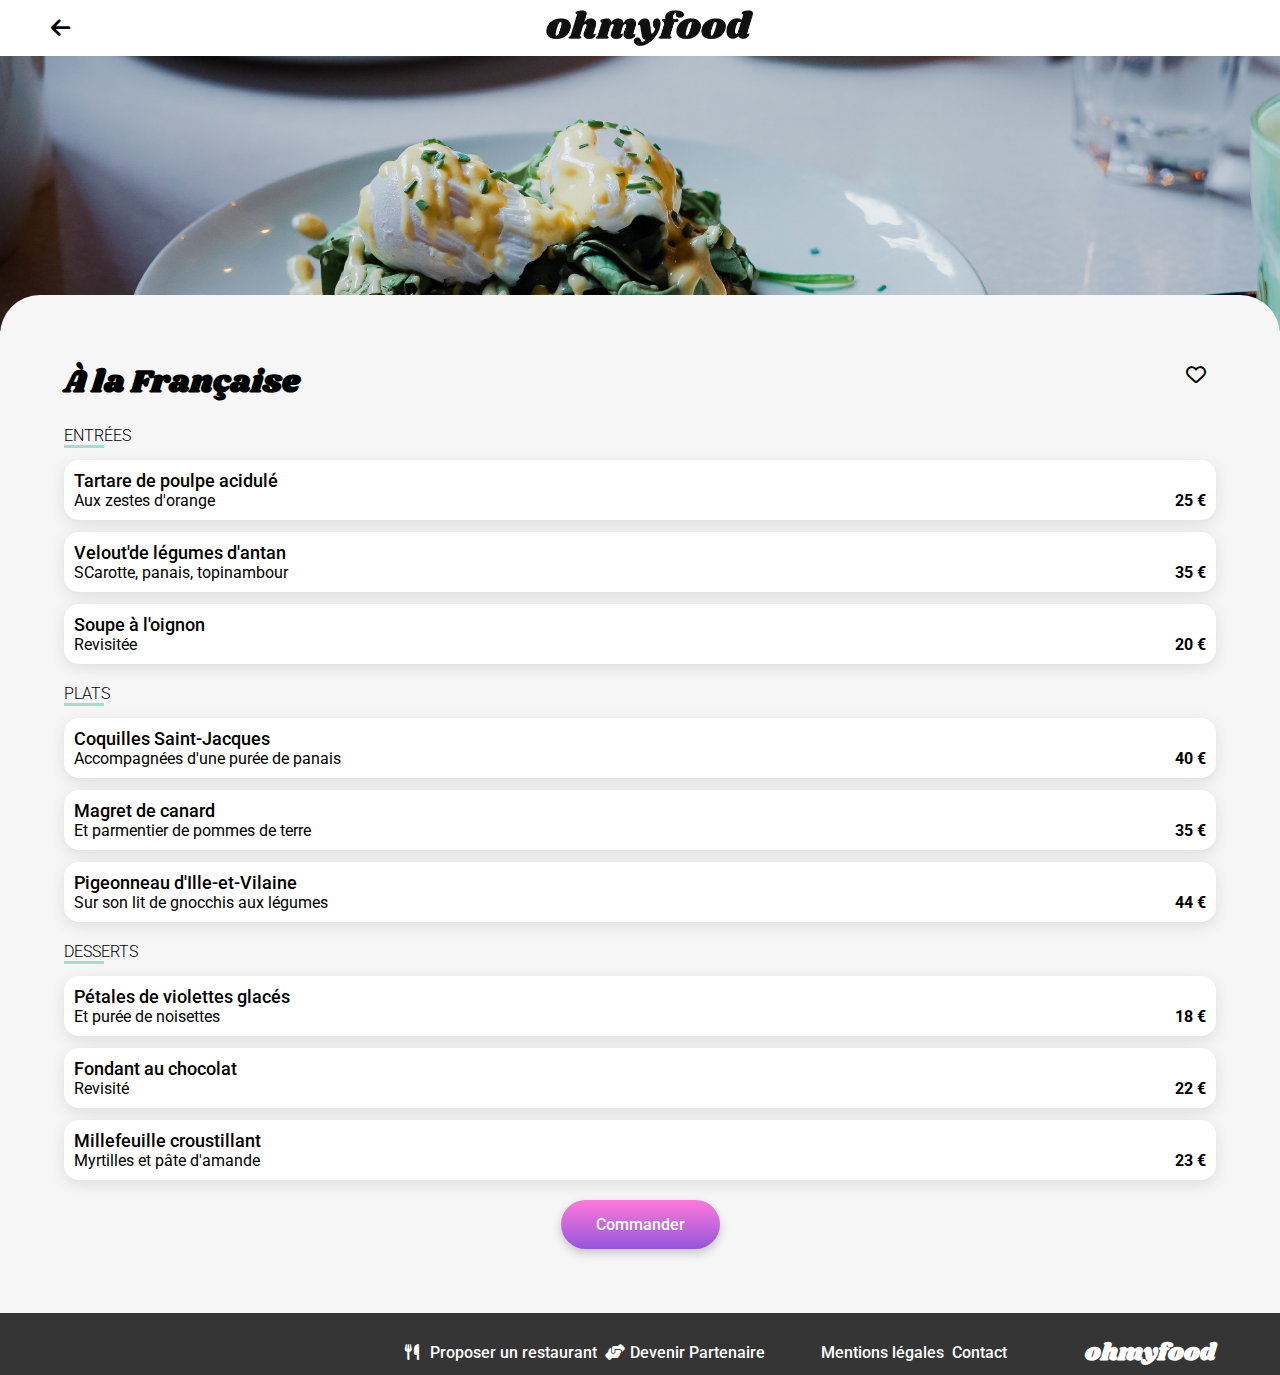
==== restaurants/a-la-francaise.html @ 576731f0 "Nouvelle architecture + ajout des pages restaurant" ====
<!DOCTYPE html>
<html lang="fr">
 
<head>
    <meta charset="UTF-8">
    <meta name="viewport" content="width=device-width, initial-scale=1.0">
    <link rel="stylesheet"
        href="https://cdnjs.cloudflare.com/ajax/libs/font-awesome/6.4.2/css/all.min.css">
    <link rel="stylesheet" href="../assets/css/style.css">
    <title>Ohmyfood - À la française</title>
</head>

<body>
    <div class="body__container">
    <header>
        <nav class="nav-restaurant">
            <a class="nav-restaurant__return" href="../index.html"><i class="fa-solid fa-arrow-left"></i></a>
            <div class="nav__logo">
                <img class="nav__logo--img"
                    src="../sass/ressources/images/logo/ohmyfood.png"
                    alt="Logo de l'entreprise">
            </div>
        </nav>
        
    </header>
    <main>
        <section class="section-menu">
            <img class="image-restaurant" src="../sass/ressources/images/restaurants/a-la-francaise.jpg" alt="">  
            
            <div class="menu-content">
                <div class="menu-content__header">
            <h1 class="title" >À la Française</h1>
            
            <label for="checkbox2" class="heart fa-stack">
                <input type="checkbox" name="validate"
                id="checkbox2">
                <i class="fa-regular fa-heart fa-stack-1x"></i><i
                class="fa-solid fa-heart fa-stack-1x"></i>
            </label>
        </div>
        <article class="dish  dish__anima-0">
            <h2 class="dish__title">ENTRÉES</h2>
            <div class="border"></div>
            <div class="dish__available">
                <div class="dish__content">
                    <h3 class="dish__content--title">Tartare de poulpe acidulé</h3>
                    Aux zestes d'orange 
                </div>
                <div class="dish__add">
                    
                    <span class="dish--price">25 €</span>
                    
                    <div class="dish__add--effect"><i class="fa-regular fa-circle-check"></i>
                    </div>   
                </div>
                </div>
                <div class="dish__available">
                    <div class="dish__content">
                        <h3 class="dish__content--title">Velout'de légumes d'antan</h3>
                        SCarotte, panais, topinambour
                    </div>
                    <div class="dish__add">
                        
                        <span class="dish--price">35 €</span>
                        
                        <div class="dish__add--effect"><i class="fa-regular fa-circle-check"></i>
                        </div>   
                    </div>
                </div>
                <div class="dish__available">
                    <div class="dish__content">
                        <h3 class="dish__content--title">Soupe à l'oignon</h3>
                        Revisitée
                    </div>
                    <div class="dish__add">
                        
                        <span class="dish--price">20 €</span>
                        
                        <div class="dish__add--effect"><i class="fa-regular fa-circle-check"></i>
                        </div>   
                    </div>
                </div>
            </article>       
            <article class="dish dish__anima-1">
                <h2 class="dish__title">PLATS</h2>
                <div class="border"></div>
                <div class="dish__available">
                    <div class="dish__content">
                        <h3 class="dish__content--title">Coquilles Saint-Jacques</h3>
                        Accompagnées d'une purée de panais
                    </div>
                    <div class="dish__add">
                        
                    <span class="dish--price">40 €</span>
                    
                    <div class="dish__add--effect"><i class="fa-regular fa-circle-check"></i>
                    </div>   
                </div>
            </div>
            <div class="dish__available">
                <div class="dish__content">
                    <h3 class="dish__content--title">Magret de canard</h3>
                    Et parmentier de pommes de terre
                </div>
                <div class="dish__add">
                    
                    <span class="dish--price">35 €</span>
                    
                    <div class="dish__add--effect"><i class="fa-regular fa-circle-check"></i>
                    </div>   
                </div>
            </div>
            <div class="dish__available">
                <div class="dish__content">
                    <h3 class="dish__content--title">Pigeonneau d'Ille-et-Vilaine</h3>
                    Sur son lit de gnocchis aux légumes
                </div>
                <div class="dish__add">
                    
                    <span class="dish--price">44 €</span>
                    
                    <div class="dish__add--effect"><i class="fa-regular fa-circle-check"></i>
                    </div>   
                </div>
            </div>
        </article>  
        <article class="dish dish__anima-2">
            <h2 class="dish__title">DESSERTS</h2>
            <div class="border"></div>
                <div class="dish__available">
                    <div class="dish__content">
                    <h3 class="dish__content--title">Pétales de violettes glacés</h3>
                    Et purée de noisettes
                </div>
                <div class="dish__add">
                    
                    <span class="dish--price">18 €</span>
                    
                    <div class="dish__add--effect"><i class="fa-regular fa-circle-check"></i>
                    </div>   
                </div>
            </div>
            <div class="dish__available">
                <div class="dish__content">
                    <h3 class="dish__content--title">Fondant au chocolat</h3>
                   Revisité
                </div>
                <div class="dish__add">
                    
                    <span class="dish--price">22 €</span>
                    
                    <div class="dish__add--effect"><i class="fa-regular fa-circle-check"></i>
                    </div>   
                </div>
            </div>
            <div class="dish__available">
                <div class="dish__content">
                    <h3 class="dish__content--title">Millefeuille croustillant</h3>
                   Myrtilles et pâte d'amande
                </div>
                <div class="dish__add">
                    
                    <span class="dish--price">23 €</span>
                    
                    <div class="dish__add--effect"><i class="fa-regular fa-circle-check"></i>
                    </div>   
                </div>
            </div>
        </article>
        <div class="button">
            <a href="#" class="main-button">Commander</a>
        </div>             
    </div>
</section>
</main>
<footer class="footer">
    <h2 class="footer__title">ohmyfood </h2>
    <ul class="footer__list">
        <li class="footer__list--link"><i
            class="fa-solid fa-utensils"></i><a href="">Proposer un
                restaurant</a></li>
                <li class="footer__list--link"><i
                    class="fa-solid fa-handshake-angle"></i><a href="">Devenir
                        Partenaire</a></li>
                        <li class="footer__list--link"><a href="#">Mentions légales</a></li>
                        <li class="footer__list--link"><a href="mailtio:romain.schittek@gmail.com">Contact</a></li>
                    </ul>
                </footer>
            </div>
        </body>
        </html>
---- assets/css/style.css ----
@import url("https://fonts.googleapis.com/css2?family=Roboto:wght@300;400;500;700&family=Shrikhand&display=swap");
/**  Colors **/
.main-button {
  background: linear-gradient(#FF79DA, #9356DC);
  border-radius: 50px;
  color: rgb(255, 255, 255);
  box-shadow: 0 4px 10px 0 rgba(0, 0, 0, 0.2);
  text-align: center;
  text-decoration: none;
  padding: 15px 35px;
  font-weight: 500;
  transition: all 400ms ease-in-out;
  position: relative;
  z-index: 25;
}
.main-button:hover {
  background: linear-gradient(#ff93e1, #a16be0);
  box-shadow: 0 4px 10px 0 rgba(0, 0, 0, 0.4);
  transform: scale(1.05);
}

.cards {
  position: relative;
  display: flex;
  flex-direction: column;
  height: 251px;
  border-radius: 15px;
  border-radius: 15px;
  background: rgb(255, 255, 255);
  overflow: hidden;
  padding-bottom: 15px;
}
.cards__link {
  text-decoration: none;
  color: black;
}
.cards__img {
  width: 100%;
  height: 190px;
  object-fit: cover;
}
.cards__tag {
  position: absolute;
}
.cards__content {
  padding: 15px;
}
.cards__title {
  width: 70%;
}
.cards__icone {
  font-size: 20px;
  position: absolute;
  right: 15px;
  bottom: 20px;
}

.cards__tag {
  position: absolute;
  top: 12px;
  right: 12px;
  background: #99E2D0;
  color: rgb(0, 135, 102);
  font-weight: 500;
  border-radius: 2px;
  padding: 10px;
}

#checkbox, #checkbox2, #checkbox3, #checkbox4 {
  display: none;
}

i.fa-regular.fa-heart:hover {
  cursor: pointer;
}

i.fa-solid.fa-heart {
  visibility: hidden;
  font-size: 0;
  transition: all 0.5s ease-in-out;
  cursor: pointer;
}

input[type=checkbox]:checked ~ i.fa-solid.fa-heart {
  background: linear-gradient(#FF79DA, #9356DC);
  background-clip: text;
  -webkit-text-fill-color: transparent;
  visibility: inherit;
  font-size: 23px;
}

/****** Media queries ***********/
/* Medium devices (tablets, more/equal than 769px) */
@media (min-width: 768px) {
  .cards {
    min-width: 47%;
  }
}
/* Large Devices (Desktop, more/equal than 1025px */
@media (min-width: 1024px) {
  .cards {
    min-width: 48%;
    max-width: 490px;
  }
}
.footer {
  padding: 22px 25px;
  display: flex;
  flex-direction: column;
  background: rgb(53, 53, 53);
  color: rgb(255, 255, 255);
}
.footer__title {
  font-family: "shrikhand";
}
.footer__list {
  display: flex;
  flex-direction: column;
  gap: 8px;
  list-style: none;
  font-weight: 500;
  margin-top: 15px;
  padding-left: 0;
}
.footer__list--link a {
  text-decoration: none;
  color: rgb(255, 255, 255);
}
.footer__list--link i {
  width: 20px;
  padding-right: 5px;
}

/****** Media queries ***********/
/* Medium devices (tablets, more/equal than 769px) */
@media (min-width: 769px) {
  .footer {
    flex-direction: row-reverse;
    align-items: center;
  }
  .footer__title {
    margin-left: 20px;
  }
  .footer__list {
    flex-direction: row;
    margin-top: 0;
  }
  .footer__list :nth-child(3) {
    margin-left: 1rem;
  }
}
/* Large Devices (Desktop, more/equal than 1025px */
@media (min-width: 1025px) {
  .footer {
    padding-inline: 5%;
    padding-bottom: 5px;
    align-items: center;
  }
  .footer__title {
    padding-left: 5%;
  }
  .footer__list :nth-child(3) {
    margin-left: 3rem;
  }
}
.nav-restaurant {
  flex-direction: row;
  justify-content: center;
}
.nav-restaurant__return {
  position: relative;
  left: 4%;
  display: flex;
  justify-content: center;
  align-items: center;
  text-decoration: none;
  color: #000;
  font-size: 22px;
}

.image-restaurant {
  max-height: 275px;
  width: 100%;
  object-fit: cover;
}

.section-menu .title {
  font-family: "Shrikhand", sans-serif;
}
.section-menu .menu-content {
  position: relative;
  background-color: rgb(246, 246, 246);
  border-radius: 40px 40px 0 0;
  margin-top: -40px;
  padding: 5%;
}
.section-menu .menu-content__header {
  display: flex;
  justify-content: space-between;
}

i.fa-regular {
  font-size: 20px;
}

.dish {
  margin: 20px 0;
}
.dish__title {
  font-size: 16px;
  font-weight: 300;
}
.dish__available {
  background-color: rgb(255, 255, 255);
  border-radius: 15px;
  box-shadow: 0px 4px 15px 0px rgba(0, 0, 0, 0.1);
  margin: 12px 0;
  display: flex;
  justify-content: space-between;
  overflow: hidden;
  white-space: nowrap;
}
.dish__available:hover .dish__add--effect {
  margin-right: 0;
}
.dish__content {
  padding: 10px;
  overflow: hidden;
  text-overflow: ellipsis;
}
.dish__content--title {
  font-size: 18px;
  font-weight: 500;
  overflow: hidden;
  text-overflow: ellipsis;
}
.dish--price {
  display: flex;
  justify-content: flex-end;
  align-items: end;
  padding: 10px;
  font-weight: 700;
}
.dish__add--effect {
  width: 69px;
  margin-right: -69px;
  border-radius: 0 15px 15px 0;
  background-color: #99E2D0;
  color: rgb(255, 255, 255);
  box-sizing: border-box;
  display: flex;
  justify-content: center;
  align-items: center;
  transition: margin-right 800ms 100ms;
}

.dish__add {
  display: flex;
}

.border {
  width: 40px;
  border-bottom: 3px solid #99E2D0;
}

.button {
  display: flex;
  justify-content: center;
}

.dish__anima-0 {
  animation: appear 1500ms ease-in-out backwards;
}

.dish__anima-1 {
  animation: appear 1500ms ease-in-out 750ms backwards;
}

.dish__anima-2 {
  animation: appear 1500ms ease-in-out 1000ms backwards;
}

@keyframes appear {
  from {
    opacity: 0;
  }
  to {
    opacity: 1;
  }
}
* {
  margin: 0;
  font-family: "Roboto", sans-serif;
}

body {
  display: flex;
  justify-content: center;
}

.body__container {
  width: 100%;
  max-width: 1440px;
}

/***************  HEADER **************/
nav {
  width: 100%;
  display: flex;
  flex-direction: column;
  align-items: center;
  box-shadow: 0 2px 4px 0 rgba(0, 0, 0, 0.15);
}
nav .nav__logo {
  width: 100%;
  display: flex;
  justify-content: center;
  height: 36px;
  padding: 10px 0;
}
nav .nav__input {
  display: flex;
  justify-content: center;
  align-items: center;
  width: 100%;
  height: 50px;
  background-color: rgb(234, 234, 234);
  font-size: 16px;
}
nav .nav__input .fa-location-dot {
  padding-inline: 10px;
}

.section-header {
  padding: 20px;
  display: flex;
  flex-direction: column;
  text-align: center;
  align-items: center;
  gap: 20px;
  background-color: rgb(246, 246, 246);
}
.section-header h1 {
  font-size: 24px;
}

.section-function {
  padding: 30px 5%;
}
.section-function__container {
  margin-top: 30px;
  padding-left: 10px;
  display: flex;
  flex-direction: column;
  gap: 25px;
}
.section-function__container--tips {
  display: flex;
  justify-content: center;
  align-items: center;
  position: relative;
  background-color: rgb(246, 246, 246);
  box-shadow: 0 4px 15px 0 rgba(0, 0, 0, 0.15);
  border-radius: 20px;
}
.section-function__container--tips--dot {
  width: 24px;
  height: 24px;
  position: absolute;
  left: -10px;
  display: flex;
  justify-content: center;
  align-items: center;
  background: #9356DC;
  border-radius: 20px;
  color: rgb(255, 255, 255);
}
.section-function__container--tips i {
  color: rgb(126, 126, 126);
}
.section-function__container--tips p {
  padding: 20px;
}
.section-function__container .fa-store {
  color: #9356DC;
}

/*** Adjust position icon section function ****/
.adjust-position-1 {
  padding-left: 12px;
}

.adjust-position-2 {
  margin-left: -14px;
}

.section-restaurants {
  background: rgb(246, 246, 246);
  padding: 2% 5%;
  display: flex;
  flex-direction: column;
}
.section-restaurants__container {
  margin: 20px 0;
  display: flex;
  flex-direction: column;
  gap: 28px;
}

/****** Media queries ***********/
/* Medium devices (tablets, more/equal than 769px) */
@media (min-width: 769px) {
  .section-function {
    padding-inline: 5%;
  }
  .section-restaurants {
    padding-inline: 5%;
  }
  .section-restaurants__title {
    width: 100%;
  }
  .section-restaurants__container {
    flex-flow: row wrap;
    justify-content: space-between;
  }
}
/* Large Devices (Desktop, more/equal than 1025px */
@media (min-width: 1200px) {
  .section-function {
    padding-inline: 10%;
  }
  .section-function__container {
    flex-direction: row;
  }
  .section-function__container--tips {
    width: 28%;
  }
  .section-restaurants {
    padding-inline: 10%;
  }
}/*# sourceMappingURL=style.css.map */
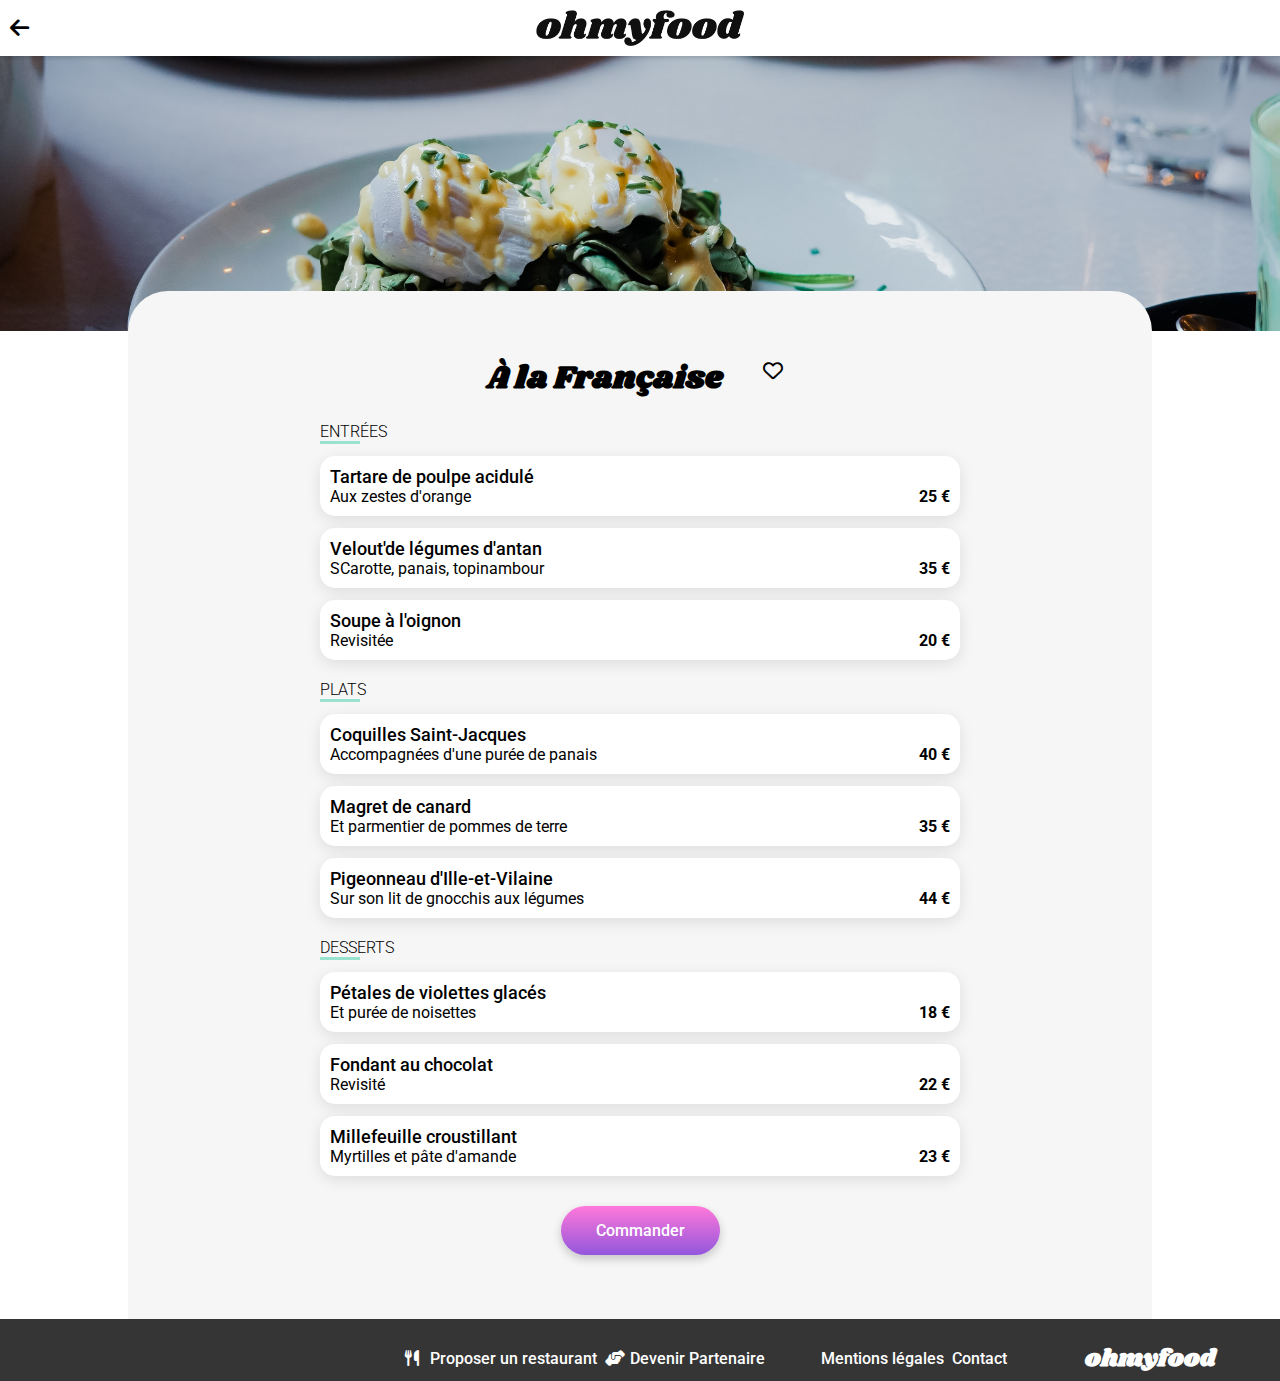
==== commit 32d4681d: "Ajout du loader + mail contact et media queries" ====
--- a/restaurants/a-la-francaise.html
+++ b/restaurants/a-la-francaise.html
@@ -25,7 +25,7 @@
     </header>
     <main>
         <section class="section-menu">
-            <img class="image-restaurant" src="../sass/ressources/images/restaurants/a-la-francaise.jpg" alt="">  
+            <img class="image-restaurant" src="../sass/ressources/images/restaurants/a-la-francaise.jpg" alt="Assiette restaurant à la française">  
             
             <div class="menu-content">
                 <div class="menu-content__header">
--- a/assets/css/style.css
+++ b/assets/css/style.css
@@ -90,13 +90,13 @@
 }
 
 /****** Media queries ***********/
-/* Medium devices (tablets, more/equal than 769px) */
+/* Medium devices (tablets, more/equal than 768px) */
 @media (min-width: 768px) {
   .cards {
     min-width: 47%;
   }
 }
-/* Large Devices (Desktop, more/equal than 1025px */
+/* Large Devices (Desktop, more/equal than 1024px */
 @media (min-width: 1024px) {
   .cards {
     min-width: 48%;
@@ -132,7 +132,7 @@
 }
 
 /****** Media queries ***********/
-/* Medium devices (tablets, more/equal than 769px) */
+/* Medium devices (tablets, more/equal than 768px) */
 @media (min-width: 769px) {
   .footer {
     flex-direction: row-reverse;
@@ -149,7 +149,7 @@
     margin-left: 1rem;
   }
 }
-/* Large Devices (Desktop, more/equal than 1025px */
+/* Large Devices (Desktop, more/equal than 1024px */
 @media (min-width: 1025px) {
   .footer {
     padding-inline: 5%;
@@ -196,7 +196,8 @@
 }
 .section-menu .menu-content__header {
   display: flex;
-  justify-content: space-between;
+  justify-content: center;
+  gap: 30px;
 }
 
 i.fa-regular {
@@ -266,18 +267,19 @@
 .button {
   display: flex;
   justify-content: center;
+  margin-top: 30px;
 }
 
 .dish__anima-0 {
-  animation: appear 1500ms ease-in-out backwards;
+  animation: appear 2000ms 200ms ease-in-out backwards;
 }
 
 .dish__anima-1 {
-  animation: appear 1500ms ease-in-out 750ms backwards;
+  animation: appear 2000ms ease-in-out 1000ms backwards;
 }
 
 .dish__anima-2 {
-  animation: appear 1500ms ease-in-out 1000ms backwards;
+  animation: appear 2000ms ease-in-out 1500ms backwards;
 }
 
 @keyframes appear {
@@ -288,6 +290,19 @@
     opacity: 1;
   }
 }
+/****** Media queries ***********/
+/* Medium devices (tablets, more/equal than 768px) */
+@media (min-width: 768px) {
+  .section-menu {
+    display: flex;
+    flex-direction: column;
+    align-items: center;
+  }
+  .section-menu .menu-content {
+    width: 50%;
+    padding-inline: 15%;
+  }
+}
 * {
   margin: 0;
   font-family: "Roboto", sans-serif;
@@ -305,6 +320,7 @@
 
 /***************  HEADER **************/
 nav {
+  position: relative;
   width: 100%;
   display: flex;
   flex-direction: column;
@@ -318,7 +334,14 @@
   height: 36px;
   padding: 10px 0;
 }
-nav .nav__input {
+
+.nav-restaurant__return {
+  position: absolute;
+  z-index: 2;
+  left: 10px;
+}
+
+.nav__input {
   display: flex;
   justify-content: center;
   align-items: center;
@@ -327,7 +350,7 @@
   background-color: rgb(234, 234, 234);
   font-size: 16px;
 }
-nav .nav__input .fa-location-dot {
+.nav__input .fa-location-dot {
   padding-inline: 10px;
 }
 
@@ -352,7 +375,7 @@
   padding-left: 10px;
   display: flex;
   flex-direction: column;
-  gap: 25px;
+  gap: 35px;
 }
 .section-function__container--tips {
   display: flex;
@@ -408,8 +431,8 @@
 }
 
 /****** Media queries ***********/
-/* Medium devices (tablets, more/equal than 769px) */
-@media (min-width: 769px) {
+/* Medium devices (tablets, more/equal than 768px) */
+@media (min-width: 768px) {
   .section-function {
     padding-inline: 5%;
   }
@@ -424,7 +447,7 @@
     justify-content: space-between;
   }
 }
-/* Large Devices (Desktop, more/equal than 1025px */
+/* Large Devices (Desktop, more/equal than 1024px */
 @media (min-width: 1200px) {
   .section-function {
     padding-inline: 10%;
@@ -433,9 +456,109 @@
     flex-direction: row;
   }
   .section-function__container--tips {
-    width: 28%;
+    width: 33%;
   }
   .section-restaurants {
     padding-inline: 10%;
   }
+}
+/***** LOADER *****/
+.loader {
+  position: absolute;
+  z-index: 500;
+  inset: 0;
+  width: 100%;
+  height: 100vh;
+  background-color: rgb(234, 234, 234);
+  display: flex;
+  flex-wrap: wrap;
+  justify-content: center;
+  animation: disapear 1s 3000ms forwards;
+}
+.loader__logo {
+  display: flex;
+  justify-content: center;
+  margin: auto;
+  width: 100%;
+  height: 40px;
+}
+.loader__container {
+  display: flex;
+  gap: 20px;
+}
+.loader__square {
+  width: 20px;
+  height: 20px;
+}
+.loader__square-1 {
+  background-color: #9356DC;
+  animation: loader 2s both infinite;
+}
+.loader__square-2 {
+  background-color: #FF79DA;
+  animation: loader-2 2s infinite;
+}
+.loader__square-3 {
+  background-color: #99E2D0;
+  animation: loader-3 2s infinite;
+}
+
+@keyframes loader {
+  0% {
+    transform: translate(0);
+  }
+  25% {
+    transform: translateX(80px);
+  }
+  50% {
+    transform: translateX(40px);
+  }
+  75% {
+    transform: translateX(0px);
+  }
+  100% {
+    transform: translateX(0);
+  }
+}
+@keyframes loader-2 {
+  0% {
+    transform: translate(0);
+  }
+  25% {
+    transform: translateX(0);
+  }
+  50% {
+    transform: translateX(-40px);
+  }
+  75% {
+    transform: translateX(40px);
+  }
+  100% {
+    transform: translateX(0);
+  }
+}
+@keyframes loader-3 {
+  0% {
+    transform: translate(0);
+  }
+  25% {
+    transform: translateX(-80px);
+  }
+  50% {
+    transform: translateX(0);
+  }
+  75% {
+    transform: translateX(-40px);
+  }
+  100% {
+    transform: translateX(0);
+  }
+}
+@keyframes disapear {
+  from {
+    transform: translateX(0);
+  }
+  to {
+    transform: translateX(-9999px);
+  }
 }/*# sourceMappingURL=style.css.map */